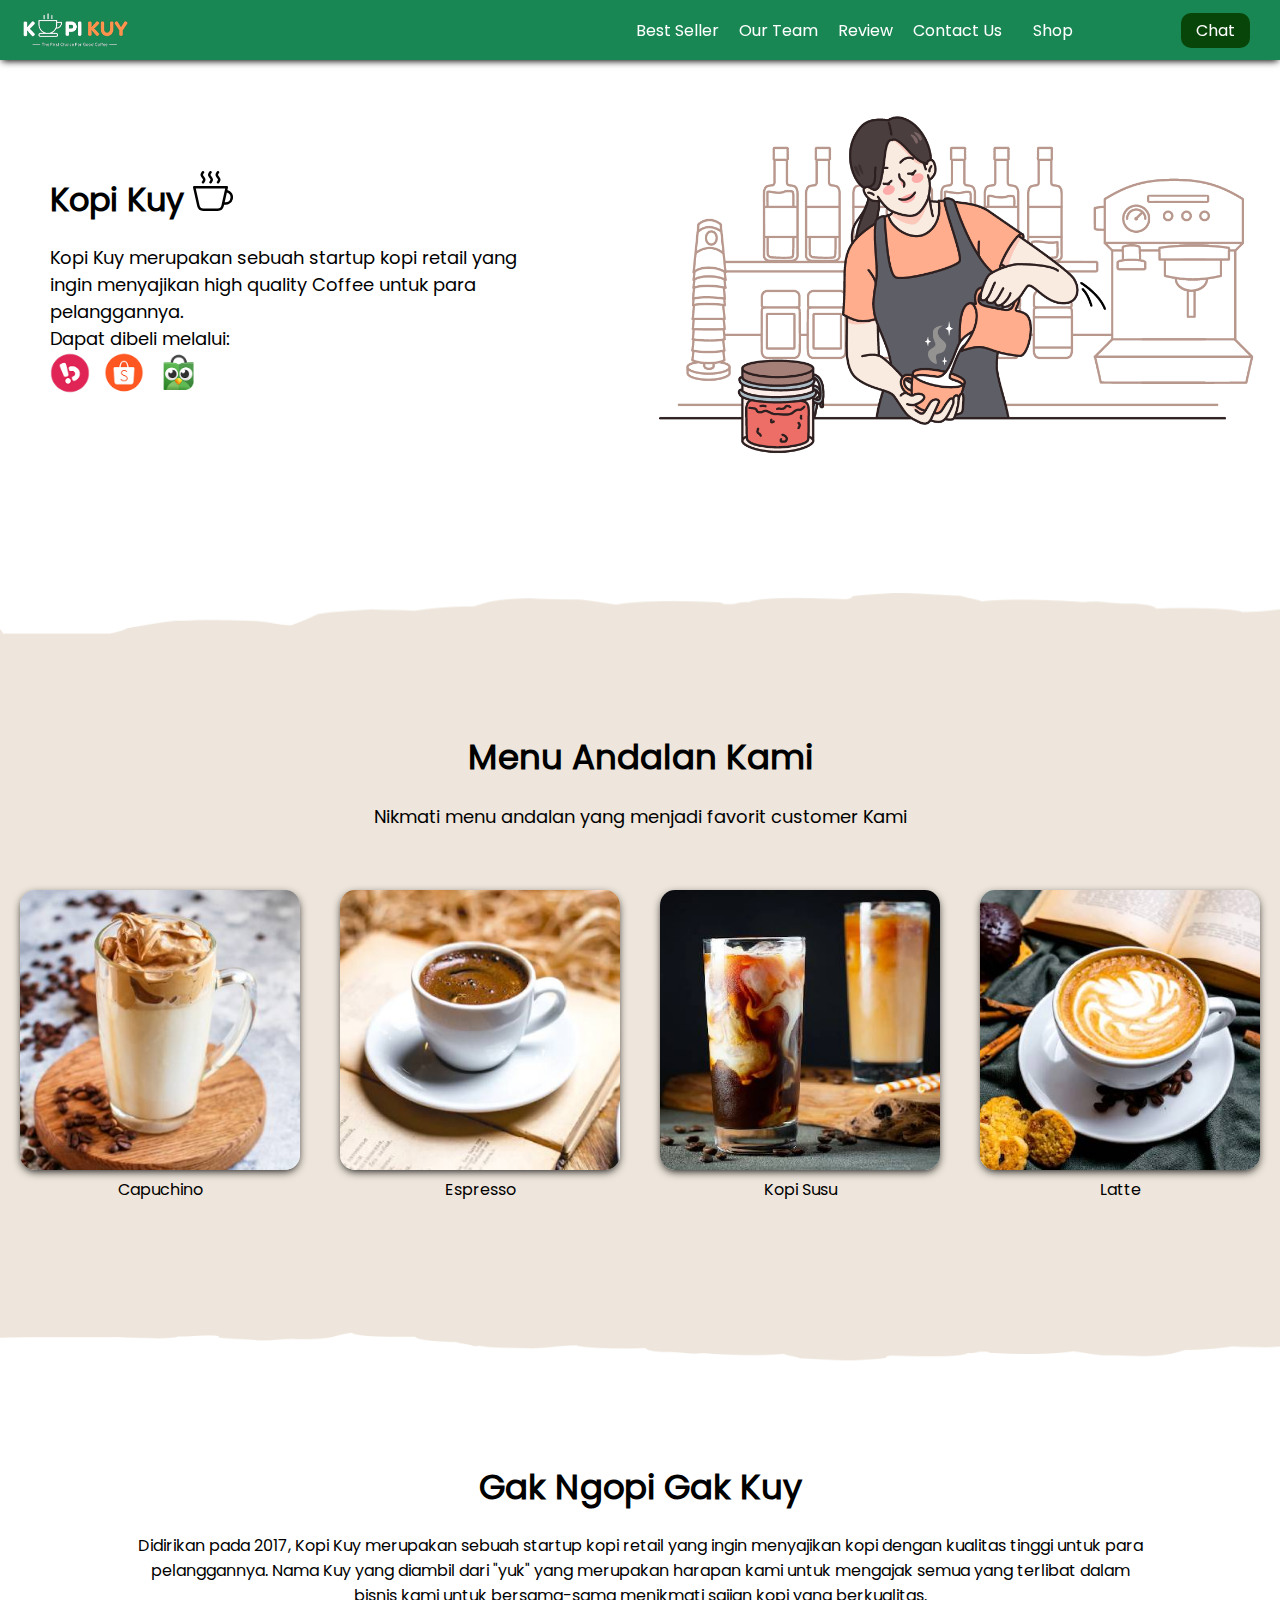
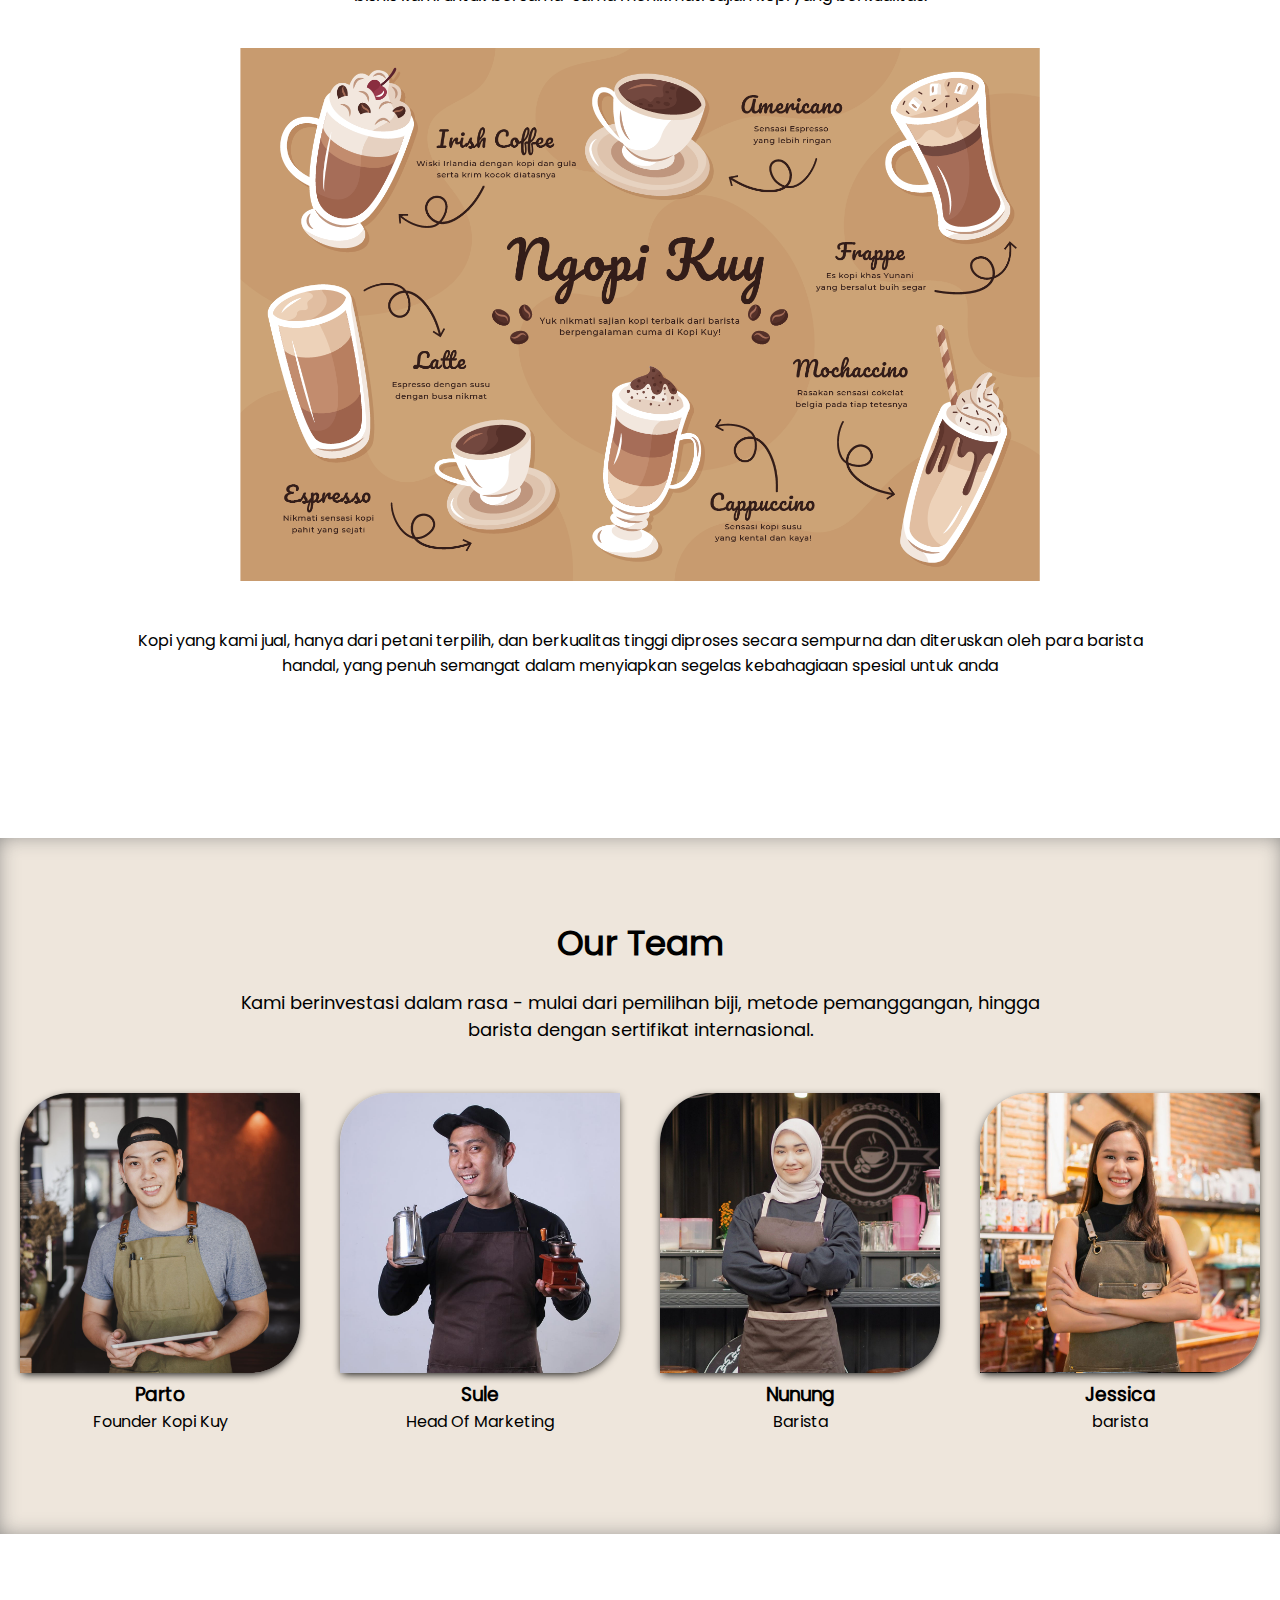
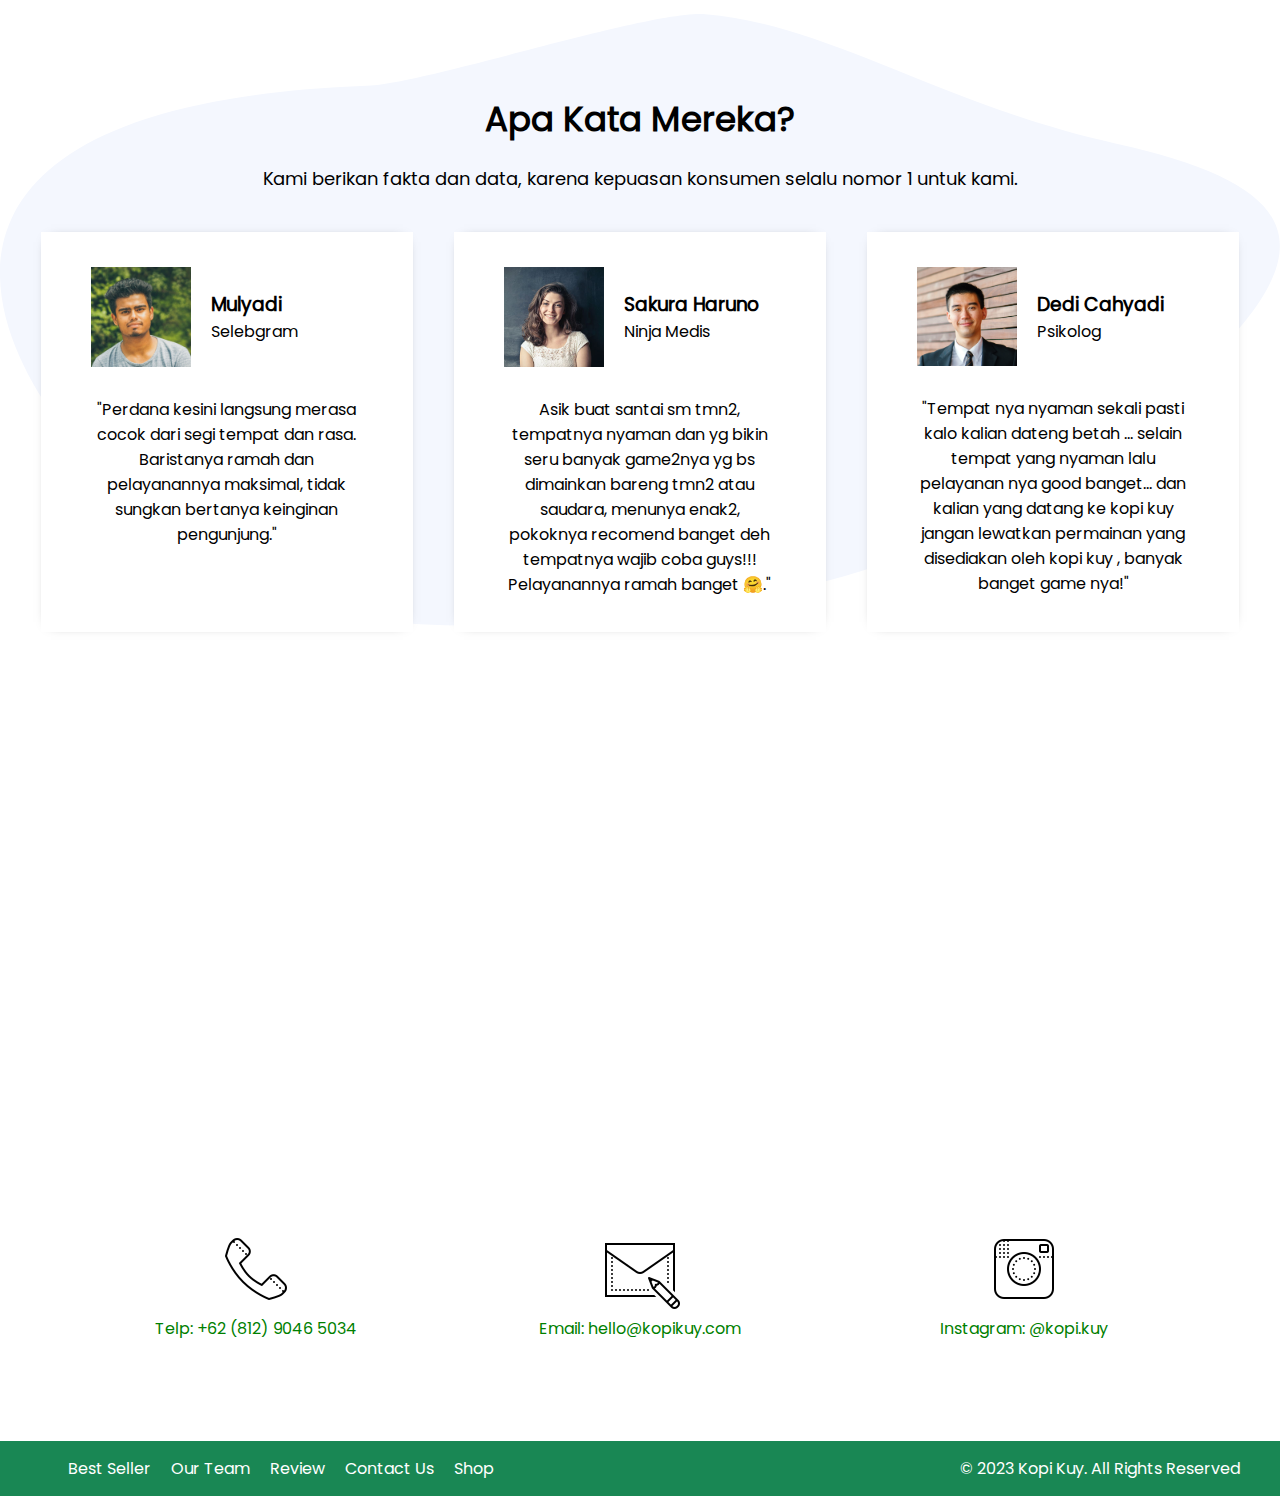
==== index.html @ 1caf154d "Add files via upload" ====
<!DOCTYPE html>
<html lang="id">

<head>
    <meta charset="UTF-8">
    <meta http-equiv="X-UA-Compatible" content="IE=edge">
    <meta name="viewport" content="width=device-width, initial-scale=1.0">
    <link rel="shortcut icon" href="images/favicon.ico" type="image/x-icon">
    <title>Website Kopi Kuy</title>
    <link rel="stylesheet" href="css/style.css">
</head>

<body>
    <nav>
        <div class="row">
            <img class="logo" src="images/logo/logo_kuy.png">
            <div class="navigasi">
                <a href="#best-seller">Best Seller</a>
                <a href="#our-team">Our Team</a>
                <a href="#review">Review</a>
                <a href="#contact-us">Contact Us</a>
            </div>
            <a class="shop" href="produk.html">Shop</a>
            <a class="chat" href="https://wa.me/nomor_hp_anda_pakai_62" target="_blank">Chat</a>
        </div>
    </nav>
    <!--Tulis Kode Di Bawah Sini-->
    <header>
        <div class="row">
            <div class="col-kiri">
                <h1 class="judul-header">
                    Kopi Kuy
                    <img src="images/icon/icon_kopi.svg" alt="">
                </h1>
                <p class="subjudul-header">
                    Kopi Kuy merupakan sebuah startup kopi retail yang ingin menyajikan 
                    high quality Coffee untuk para pelanggannya.
                </p>
                
                <p class="subjudul-header">
                    Dapat dibeli melalui:
                </p>
                <div class="olshop">
                    <img src="images/logo/logo_bukalapak.png" alt="">
                    <img src="images/logo/logo_shopee.png" alt="">
                    <img src="images/logo/logo_tokopedia.png" alt="">
                </div>
            </div>
            <img src="images/header/header1.png" alt="" class="col-kanan">
        </div> 
    </header>
    
    <section id="best-seller" class="best-seller">
        <h2 class="judul-best-seller">Menu Andalan Kami</h2>
        <p class="subjudul-best-seller">Nikmati menu andalan yang menjadi favorit customer Kami</p>
        <div class="row">
            <div class="col-produk">
                <img src="images/produk/product_capuchino.jpg" alt="">
                Capuchino
            </div>   
            <div class="col-produk">
                <img src="images/produk/product_espresso.jpg" alt="">
                Espresso
            </div>    
            <div class="col-produk">             
                <img src="images/produk/product_kopi_susu.jpg" alt="">
                Kopi Susu
            </div>    
            <div class="col-produk">     
                <img src="images/produk/product_latte.jpg" alt="">
                Latte
            </div>
        </div>
    </section>

    <section class="about-us" id="about-us">
        <h2 class="judul-best-seller">Gak Ngopi Gak Kuy</h2>
        <p class="tentang-about-us">
            Didirikan pada 2017, Kopi Kuy merupakan sebuah startup kopi retail 
            yang ingin menyajikan kopi dengan kualitas tinggi untuk para pelanggannya. 
            Nama Kuy yang diambil dari "yuk" yang merupakan harapan kami untuk mengajak semua 
            yang terlibat dalam bisnis kami untuk bersama-sama menikmati sajian kopi yang berkualitas.
        </p>
        <img src="images/aset_kopi_jumbo.png" alt="">
        <p class="penjelasan-about-us">
            Kopi yang kami jual, hanya dari petani terpilih, dan berkualitas tinggi diproses 
            secara sempurna dan diteruskan oleh para barista handal, yang penuh semangat 
            dalam menyiapkan segelas kebahagiaan spesial untuk anda
        </p>
    </section>

    <section class="our-team" id="our-team">
        <h2 class="judul-team">Our Team</h2>
        <p class="subjudul-team">Kami berinvestasi dalam rasa - mulai dari pemilihan biji, metode pemanggangan, 
        hingga barista dengan sertifikat internasional.</p>
        <div class="row">
            <div class="col-team">
                <img src="images/team/team1.jpg" alt="">
                <h3>Parto</h3>
                <p>Founder Kopi Kuy</p>
            </div>
            <div class="col-team">
                <img src="images/team/team2.jpg" alt="">
                <h3>Sule</h3>
                <p>Head Of Marketing</p>
            </div>
            <div class="col-team">
                <img src="images/team/team3.jpg" alt="">
                <h3>Nunung</h3>
                <p>Barista</p>
            </div>
            <div class="col-team">
                <img src="images/team/team4.jpg" alt="">
                <h3>Jessica</h3>
                <p>barista</p>
            </div>
        </div>
    </section>

    <section class="review" id="review">
        <h2 class="judul-review">Apa Kata Mereka?</h2>
        <p class="subjudul-review">Kami berikan fakta dan data, 
            karena kepuasan konsumen selalu nomor 1 untuk kami.</p>
        <div class="row">
            <div class="col-review">
                <div class="profile">
                    <img src="images/customer/customer1.jpg" alt="">
                    <div class="nama-profile">
                        <h3>Mulyadi</h3>
                        <p>Selebgram</p>
                    </div>
                </div>
                <p class="testimoni">"Perdana kesini langsung merasa cocok dari segi tempat dan rasa. 
                    Baristanya ramah dan pelayanannya maksimal, tidak sungkan bertanya keinginan pengunjung."</p>  
            </div>
            <div class="col-review">
                <div class="profile">
                    <img src="images/customer/customer2.jpg" alt="">
                    <div class="nama-profile">
                        <h3>Sakura Haruno</h3>
                        <p>Ninja Medis</p>
                    </div>
                </div>
                <p class="testimoni">Asik buat santai sm tmn2, tempatnya nyaman dan yg bikin seru banyak game2nya 
                    yg bs dimainkan bareng tmn2 atau saudara, menunya enak2, pokoknya recomend 
                    banget deh tempatnya wajib coba guys!!! Pelayanannya ramah banget 🤗."</p>
            </div>
            <div class="col-review">
                <div class="profile">
                    <img src="images/customer/customer3.jpg" alt="">
                    <div class="nama-profile">
                        <h3>Dedi Cahyadi</h3>
                        <p>Psikolog</p>
                    </div>
                </div>
                <p class="testimoni">"Tempat nya nyaman sekali pasti kalo kalian dateng betah ... 
                    selain tempat yang nyaman lalu pelayanan nya good banget... 
                    dan kalian yang datang ke kopi kuy jangan lewatkan permainan yang disediakan 
                    oleh kopi kuy , banyak banget game nya!"</p>
            </div>
    </section>

    <section class="contact-us" id="contact-us">
        <iframe src="https://www.google.com/maps/embed?pb=!1m14!1m8!1m3!1d7932.741866032694!2d106.668581!3d-6.214715!3m2!1i1024!2i768!4f13.1!3m3!1m2!1s0x2e69f9912c7f297b%3A0xe5a3a671dae861ab!2sKopi%20kuy!5e0!3m2!1sid!2sid!4v1680617229460!5m2!1sid!2sid"
        width="100%" height="300" style="border:0;" allowfullscreen="" loading="lazy"
        referrerpolicy="no-referrer-when-downgrade"></iframe>
        <div class="row">
            <div class="col-kontak">
                <img src="images/icon/icon_phone.png" alt="">
                <p>Telp: +62 (812) 9046 5034</p>
            </div>
            <div class="col-kontak">
                <img src="images/icon/icon_mail.png" alt="">
                <p>Email: hello@kopikuy.com</p>
            </div>
            <div class="col-kontak">
                <img src="images/icon/icon_instagram.png" alt="">
                <p>Instagram: @kopi.kuy</p>
            </div>
        </div>
    </section>

    <footer>
        <div class="row">
            <div class="navigasi">
                <a href="#best-seller">Best Seller</a>
                <a href="#our-team">Our Team</a>
                <a href="#review">Review</a>
                <a href="#contact-us">Contact Us</a>
                <a href="produk.html">Shop</a>
            </div>
            <p class="copyright">© 2023 Kopi Kuy. All Rights Reserved</p>
        </div>
    </footer>


        



    <!--Kode Selesai-->
</body>

</html>
---- css/style.css ----
/* Pengaturan Global */

/* Mendaftarkan font ke dalam CSS, dan memberi nama family */
@font-face {
   font-family: 'Poppins';
   src: url(../fonts/poppins.woff2);
}

* {
   box-sizing: border-box;
   margin: 0;
   padding: 0;
}

html {
   /* agar scroll ketika klik pada navigasi menjadi halus */
   scroll-behavior: smooth;
}

body {
   /* mendaftarkan semua teks pada body menjadi family Poppins */
   font-family: 'Poppins';
}

a {
   /* menghilangkan garis bawah pada link */
   text-decoration: none;

   /* menghilangkan warna bawaan pada link */
   color: unset;
}

h2 {
   /* mengatur ukuran huruf ke 34 pixel */
   font-size: 34px;
}

img {
   /* 
      mengatur agar semua elemen img memiliki panjang maksimal 100% agar
      tidak besar gambar tidak melebihi layar ataupun pembungkus
   */
   max-width: 100%;
}

/* Navigasi */

nav {
   /* background-color mengatur warna latar belakang */
   background-color: red;

   /* penulisan 2 background-color seperti ini akan mengabaikan penulisan sebelumnya */
   background-color: #198754;

   /* box-shadow membuat efek bayangan */
   box-shadow: 0 3px 7px -2px #000;

   /* width mengatur panjang elemen */
   width: 100%;
   padding-top: 10px;
   padding-bottom: 10px;

   /* position mengatur posisi elemen, static untuk biasa, fixed untuk efek menempel */
   position: fixed;

   /* Nilai z-index semakin besar, maka elemen akan semakin di depan */
   z-index: 500;
}

/* 
   PERHATIKAN bahwa dalam mengatur elemen, nama elemen langsung ditulis
   sedangkan untuk mengatur class, dibutuhkan tanda titik (.) terlebih dulu
   img {} berarti elemen dengan tag img, 
   sedangkan .img artinya elemen dengan kelas img   
*/

.row {
   /* 
      display: flex memiliki pengaturan yang dapat mengatur agar elemen
      di dalamnya memiliki ukuran yang fleksibel
   */
   display: flex;

   /* 
      align-items: center mengatur elemen di dalamnya rata tengah vertikal
   */
   align-items: center;

   /* 
      justify-content: center mengatur elemen di dalamnya rata tengah horizontal
   */
   justify-content: center;

   /* 
      flex-wrap: wrap mengatur agar jika panjang elemen berlebih, maka elemen
      akan otomatis diletakan di baris baru
   */
   flex-wrap: wrap;
}

section {
   /* text-align mengatur rata tulisan, bisa bernilai: left, right, center, justify */
   text-align: center;
}

.logo {
   /* height mengatur tinggi elemen */
   height: 40px;
   margin-left: 20px;
}

.navigasi {
   margin-left: auto;
   margin-right: 15px;
}

.navigasi a,
.shop {
   color: #fff;
   padding-left: 8px;
   padding-right: 8px;
}

.shop {
   margin-right: 100px;
}

.chat {
   margin-right: 30px;
   background-color: rgb(8, 69, 8);
   color: #fff;
   padding-top: 5px;
   padding-right: 15px;
   padding-bottom: 5px;
   padding-left: 15px;
   border-radius: 10px;
}


/* HEADER */


header,
section {
   /*
    padding mengatur jarak ke dalam
    pada padding dan margin ditambahkan top / right / bottom / top 
    untuk mengatur jarak masing-masing 
   */
   padding-top: 80px;
   padding-bottom: 80px;

   /* margin mengatur jarak ke luar */
   margin-bottom: 80px;
}

/* penulisan CSS dapat digabung dengan beberapa elemen */
.col-kiri,
.col-kanan {
   /* width mengatur panjang elemen. 50% artinya setengah ukuran pembungkus */
   width: 50%;
}

.col-kiri {
   padding-left: 50px;
   padding-right: 120px;
}

.judul-header {
   margin-bottom: 20px;
}

.subjudul-header {
   /* font-size digunakan untuk mengatur ukuran huruf */
   font-size: 18px;
}

.dapat-dibeli {
   margin-top: 50px;
   margin-bottom: 20px;
   font-size: 14px;
}

.olshop img {
   width: 40px;

   /* height digunakan untuk mengatur tinggi elemen */
   height: auto;
   margin-right: 10px;
}

/* Best Seller */

.best-seller {
   position: relative;

   /* background-color mengatur warna latar belakang elemen */
   background-color: #EEE6DC;
}

/* 
terkait position, after, dan before memerlukan pemahaman mendalam
terkait layout pada CSS untuk dapat memahami secara penuh 
*/

.best-seller::before,
.best-seller::after {
   position: absolute;
   content: "";
   width: 100%;
   height: 76px;

   /* background-image untuk menambahkan gambar sebagai background */
   background-image: url(../images/garis-atas.png);

   /*background-size agar gambar latar menyesuaikan tinggi / panjang elemen */
   background-size: cover;

   top: -60px;
   left: 0;
}

.best-seller::after {
   height: 60px;
   background-image: url(../images/garis-bawah.png);
   top: unset;
   bottom: -60px;
}

.judul-best-seller {
   margin-bottom: 20px;
}

.subjudul-best-seller {
   font-size: 18px;
   margin-bottom: 40px;
}

.col-produk {
   /* 
      Penulisan padding dan margin seperti padding:20px ini penulisan singkat 
      yang berarti top, right, bottom, left nilainya sama, yaitu 20px 
   */
   padding: 20px;
   width: 25%;
}

.col-produk img {
   /* transition membuat animasi transisi dari perubahan style, 0.3s berarti 0.3 detik */
   transition: all 0.3s ease;

   /* border-radius  Membuat sudut membulat */
   border-radius: 15px;

   /* box-shadow membuat efek bayangan */
   box-shadow: 0 3px 10px -2px #000;
}

/* :hover akan dijalankan saat mouse ada di atas elemen */
.col-produk img:hover {

   /* membuat transformasi, bisa berupa scale(1.05), rotate(180deg), translateY(-50px), dsb */
   transform: scale(0.9);
   border-radius: 50%;
}

.nama-produk {
   margin-top: 15px;
   font-weight: bold;
}

/* About US */

.about-us {
   /* max-width: 80%; mengatur panjang maksimal elemen tidak boleh melebihi 80% layar */
   max-width: 80%;

   /* margin-left dan margin-right auto akan membuat posisi elemen berada di tengah */
   margin-left: auto;
   margin-right: auto;
}

.judul-about-us {
   margin-bottom: 30px;
}

/* 
   penulisan .about-us img {} berarti mengatur elemen img 
   yang ada di dalam elemen dengan kelas about-us 
   harap perhatikan .about-us dan image dipisahkan spasi
   penulisan class diawali titik (.) penulisan elemen tidak
*/
.about-us img {
   /* 
      Penulisan width: 800px dan max-width: 100% mengatur agar
      elemen memiliki panjang 800px namun tidak boleh melebihi 100% ukuran layar
   */
   width: 800px;
   max-width: 100%;
}

.tentang-about-us {
   margin-bottom: 40px;
}

.penjelasan-about-us {
   margin-top: 40px;
}

/* OUR TEAM */

.our-team {
   background-color: #EEE6DC;
   box-shadow: inset 0px 0px 23px -6px #707070;
}

.judul-team {
   margin-bottom: 20px;
}

.subjudul-team {
   margin-bottom: 30px;
   font-size: 18px;
   width: 800px;
   max-width: 90%;
   margin-left: auto;
   margin-right: auto;
}

.col-team {
   width: 25%;
   padding: 20px;
}

.col-team img {
   box-shadow: 0 3px 10px -2px #000;
   border-radius: 50px 0px 50px 0px;
}

/* REVIEW */

.review {
   background-image: url(../images/bg-review.svg);
   /* 
      background-size: contain;
      membuat gambar latar belakang tidak terpotong
   */
   background-size: contain;

   /* 
      background-repeat: no-repeat;
      membuat gambar latar belakang tidak diulang (duplikat)
   */
   background-repeat: no-repeat;
   padding-left: 20px;
   padding-right: 20px;
}

.judul-review {
   margin-bottom: 20px;
}

.subjudul-review {
   margin-bottom: 40px;
   font-size: 18px;
}

.review .row {
   justify-content: space-around;
   /* align-items: stretch; membuat tinggi elemen di dalam .review .row seragam */
   align-items: stretch;
}

.col-review {
   width: 30%;
   padding: 35px 50px;
   box-shadow: 0px 0px 12px -10px #000;
   background-color: #fff;
}

.profile {
   display: flex;
   margin-bottom: 30px;
   align-items: center;
}

/* mengatur elemen img yang ada di dalam class(.) profile */
.profile img {
   width: 100px;
   margin-right: 20px;
}

.profile .nama-profile {
   text-align: left;
}

/* CONTACT US */
.contact-us {
   margin-bottom: 20px;
}

.col-kontak {
   width: 30%;
   margin-top: 50px;
   /* color mengatur warna tulisan */
   color: green;
}

/* FOOTER */

footer {
   background-color: #198754;
   padding-top: 15px;
   padding-bottom: 15px;
   color: #fff;
   padding-right: 40px;
   padding-left: 40px;
}

footer .navigasi {
   margin-left: 20px;
   margin-right: auto;
}

@media (max-width : 700px) {

   .navigasi {
      display: none;
      background-color: #875619;
   }
   .logo {
      margin-right: auto;
   }
   .shop {
      margin-right: 20px;
   }
   .col-kiri {
      padding-left: 20px;
      padding-right: 20px;
      text-align: center;
      padding-top: 40px;
   }
   .col-kiri,.col-kanan {
      width: 100%;
   }
   .col-produk,.col-team {
      width: 50%;
   }
   .col-review {
      width: 100%;
      margin-bottom: 40px
   }
   .col-kontak {
      width: 50%;
   }

}
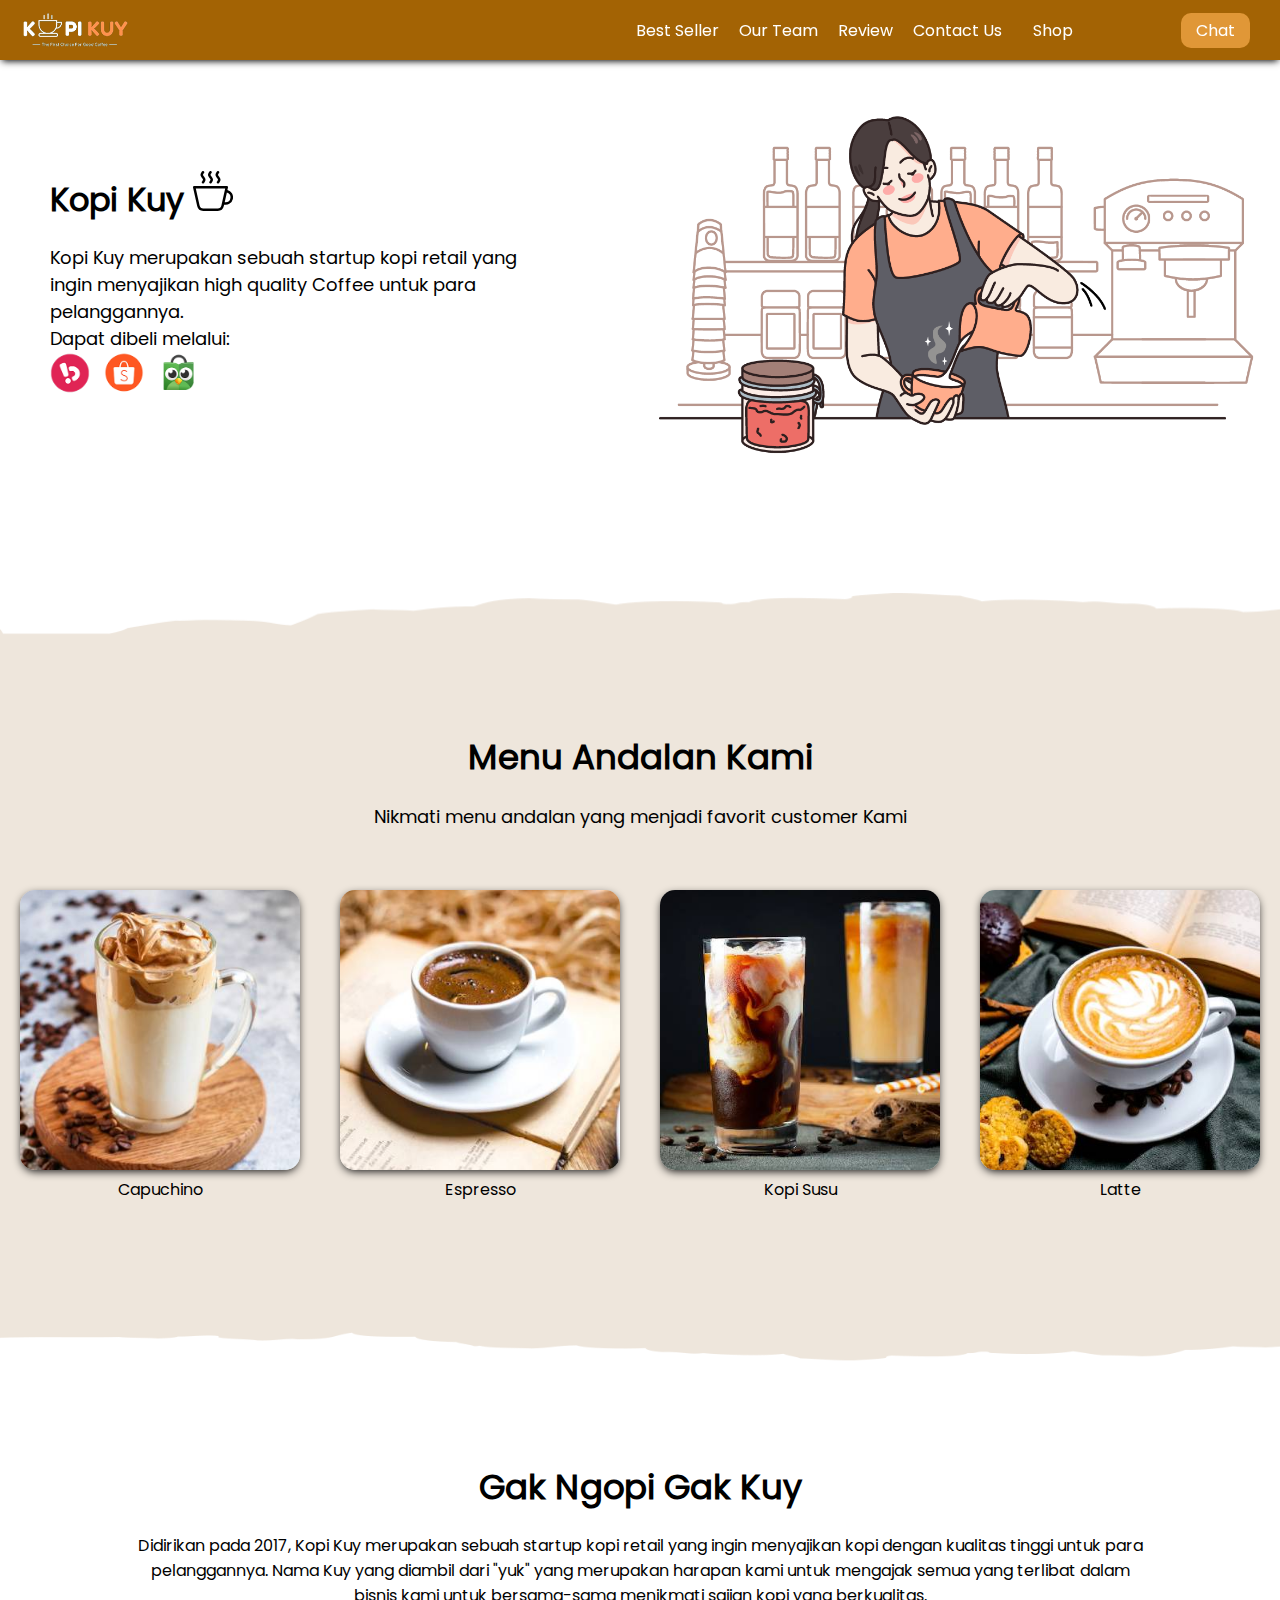
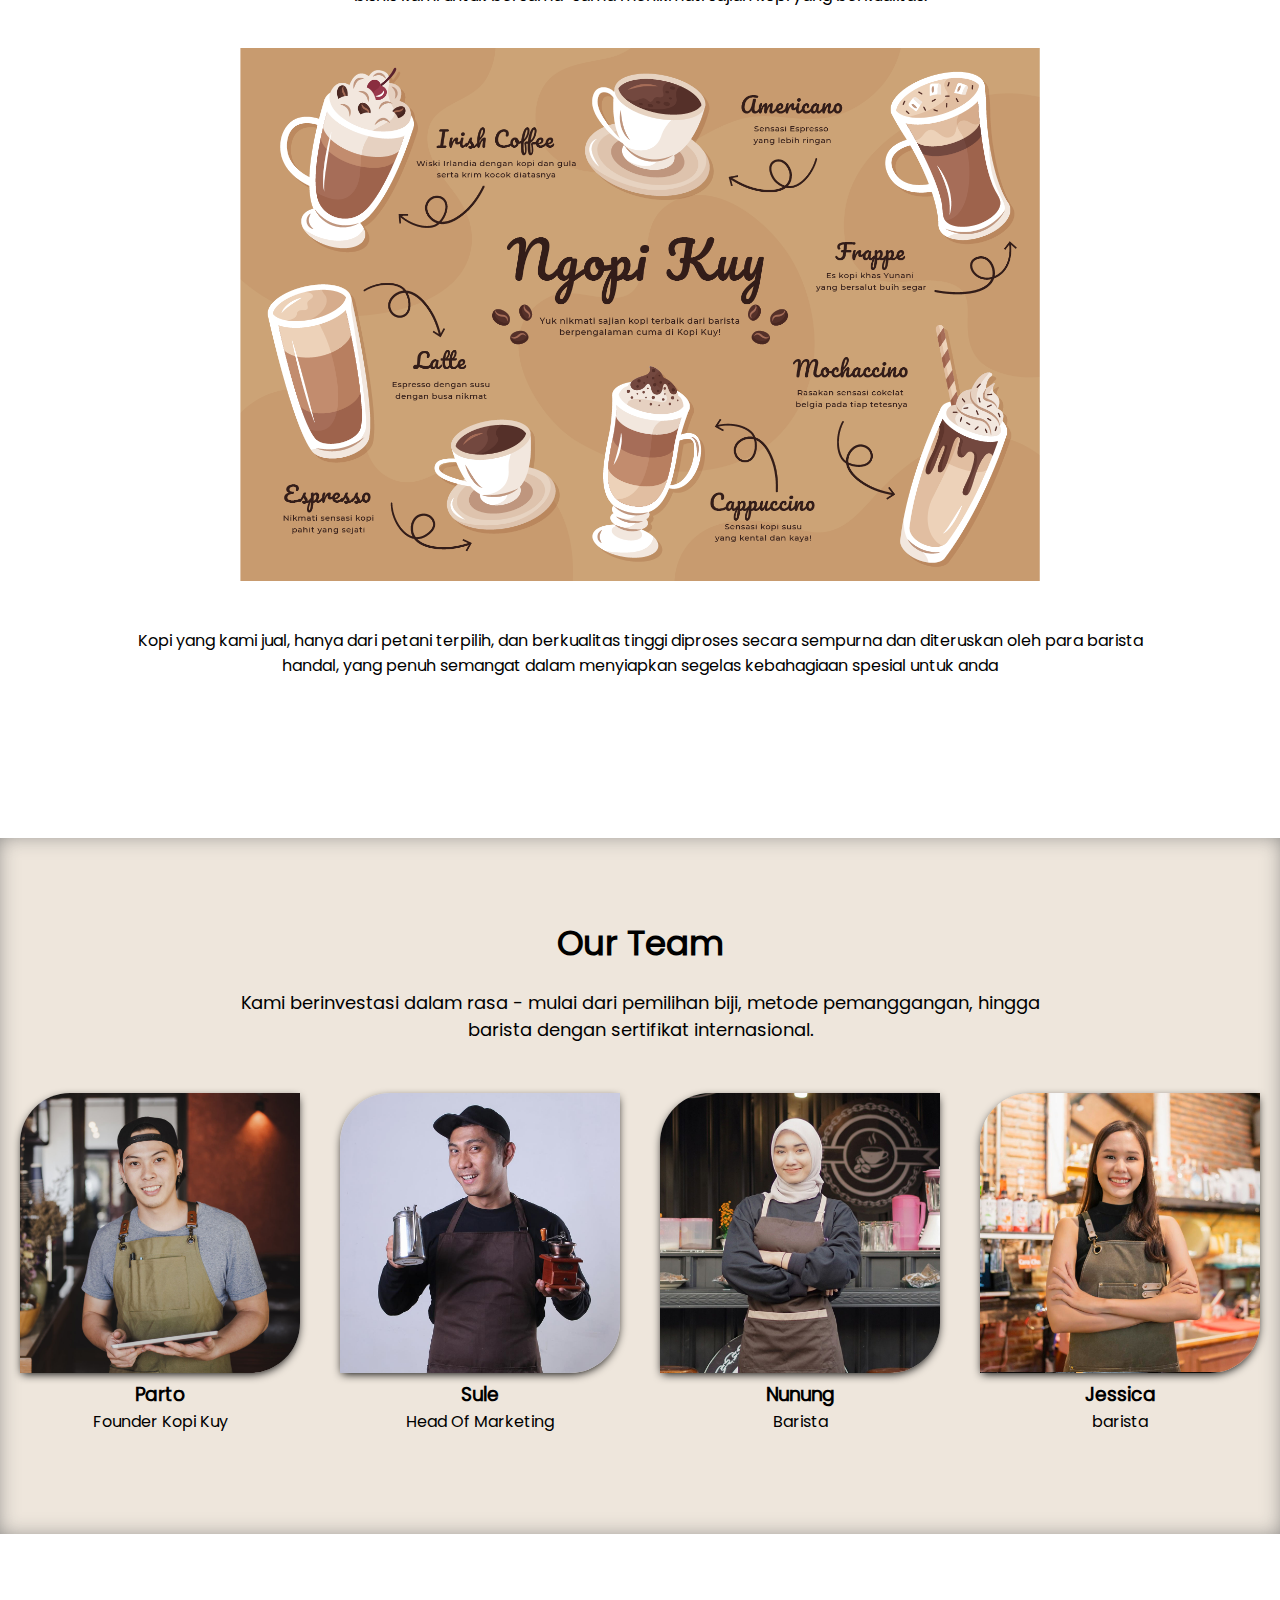
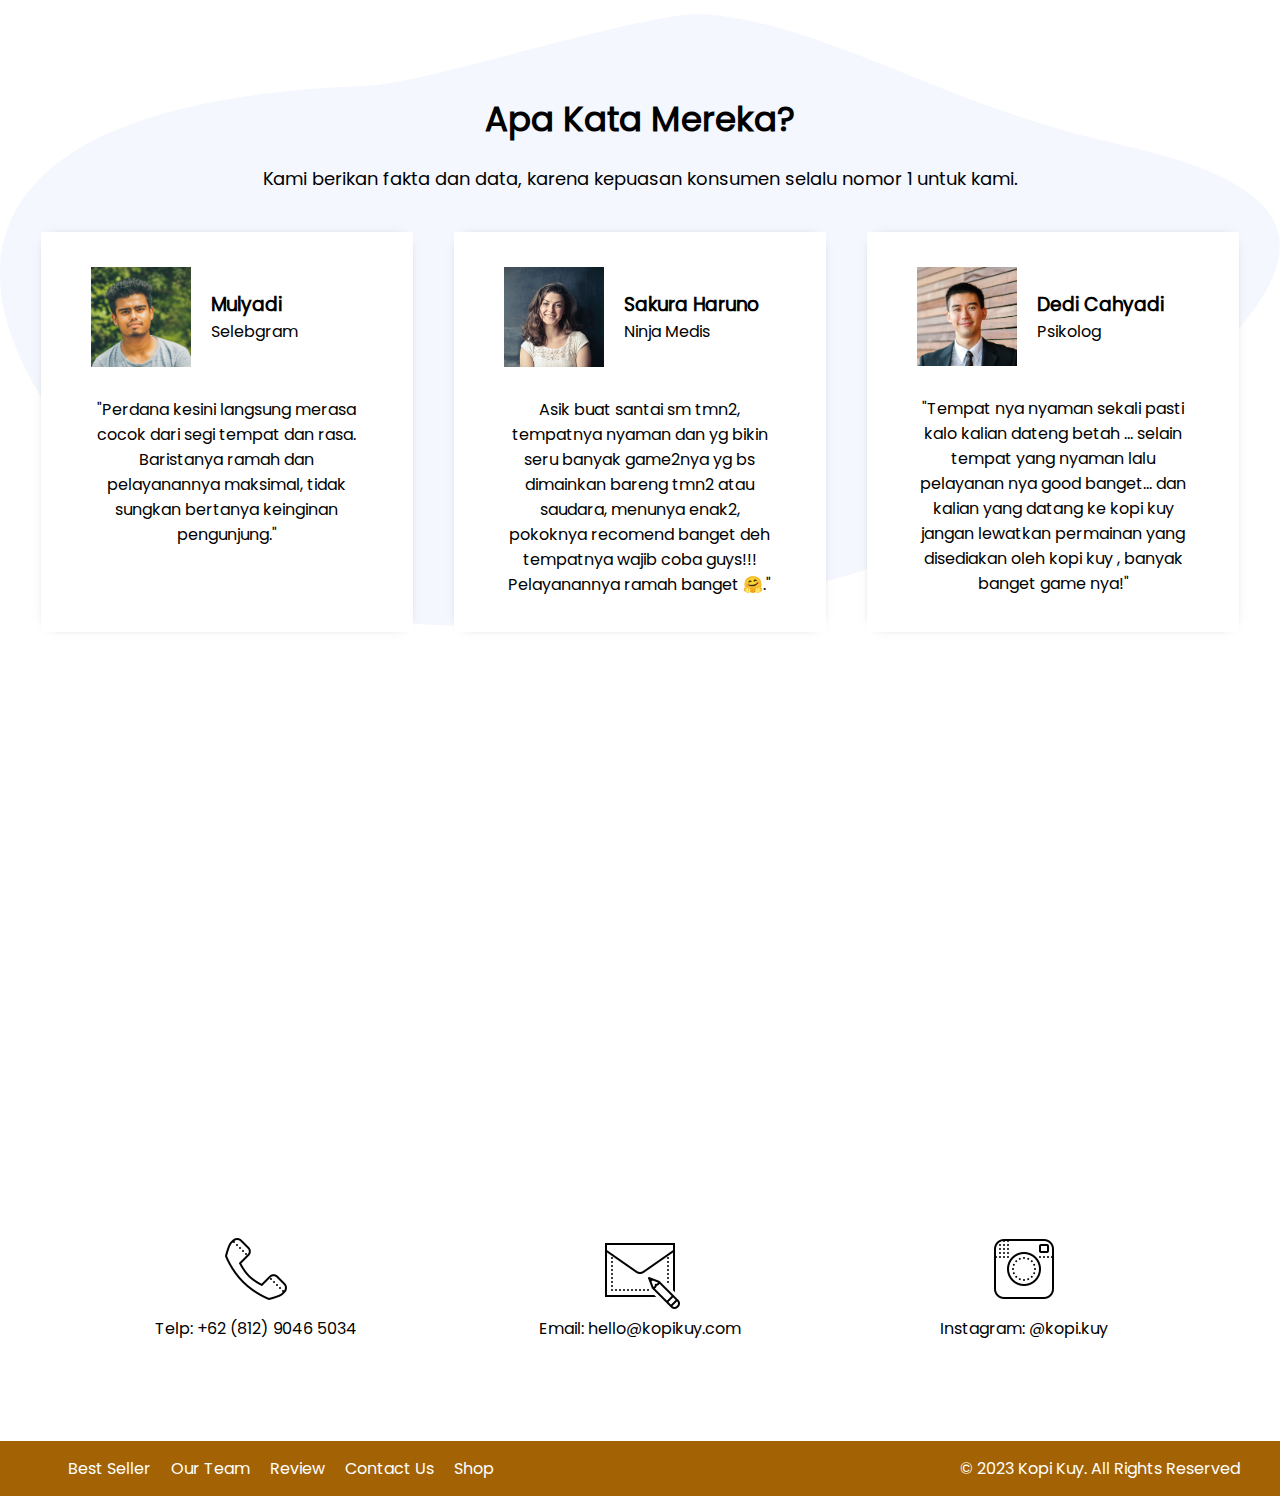
==== commit c41fb945: "index berubah" ====
--- a/index.html
+++ b/index.html
@@ -33,10 +33,10 @@
                     <img src="images/icon/icon_kopi.svg" alt="">
                 </h1>
                 <p class="subjudul-header">
-                    Kopi Kuy merupakan sebuah startup kopi retail yang ingin menyajikan 
+                    Kopi Kuy merupakan sebuah startup kopi retail yang ingin menyajikan
                     high quality Coffee untuk para pelanggannya.
                 </p>
-                
+
                 <p class="subjudul-header">
                     Dapat dibeli melalui:
                 </p>
@@ -47,9 +47,9 @@
                 </div>
             </div>
             <img src="images/header/header1.png" alt="" class="col-kanan">
-        </div> 
+        </div>
     </header>
-    
+
     <section id="best-seller" class="best-seller">
         <h2 class="judul-best-seller">Menu Andalan Kami</h2>
         <p class="subjudul-best-seller">Nikmati menu andalan yang menjadi favorit customer Kami</p>
@@ -57,16 +57,16 @@
             <div class="col-produk">
                 <img src="images/produk/product_capuchino.jpg" alt="">
                 Capuchino
-            </div>   
+            </div>
             <div class="col-produk">
                 <img src="images/produk/product_espresso.jpg" alt="">
                 Espresso
-            </div>    
-            <div class="col-produk">             
+            </div>
+            <div class="col-produk">
                 <img src="images/produk/product_kopi_susu.jpg" alt="">
                 Kopi Susu
-            </div>    
-            <div class="col-produk">     
+            </div>
+            <div class="col-produk">
                 <img src="images/produk/product_latte.jpg" alt="">
                 Latte
             </div>
@@ -76,23 +76,23 @@
     <section class="about-us" id="about-us">
         <h2 class="judul-best-seller">Gak Ngopi Gak Kuy</h2>
         <p class="tentang-about-us">
-            Didirikan pada 2017, Kopi Kuy merupakan sebuah startup kopi retail 
-            yang ingin menyajikan kopi dengan kualitas tinggi untuk para pelanggannya. 
-            Nama Kuy yang diambil dari "yuk" yang merupakan harapan kami untuk mengajak semua 
+            Didirikan pada 2017, Kopi Kuy merupakan sebuah startup kopi retail
+            yang ingin menyajikan kopi dengan kualitas tinggi untuk para pelanggannya.
+            Nama Kuy yang diambil dari "yuk" yang merupakan harapan kami untuk mengajak semua
             yang terlibat dalam bisnis kami untuk bersama-sama menikmati sajian kopi yang berkualitas.
         </p>
         <img src="images/aset_kopi_jumbo.png" alt="">
         <p class="penjelasan-about-us">
-            Kopi yang kami jual, hanya dari petani terpilih, dan berkualitas tinggi diproses 
-            secara sempurna dan diteruskan oleh para barista handal, yang penuh semangat 
+            Kopi yang kami jual, hanya dari petani terpilih, dan berkualitas tinggi diproses
+            secara sempurna dan diteruskan oleh para barista handal, yang penuh semangat
             dalam menyiapkan segelas kebahagiaan spesial untuk anda
         </p>
     </section>
 
     <section class="our-team" id="our-team">
         <h2 class="judul-team">Our Team</h2>
-        <p class="subjudul-team">Kami berinvestasi dalam rasa - mulai dari pemilihan biji, metode pemanggangan, 
-        hingga barista dengan sertifikat internasional.</p>
+        <p class="subjudul-team">Kami berinvestasi dalam rasa - mulai dari pemilihan biji, metode pemanggangan,
+            hingga barista dengan sertifikat internasional.</p>
         <div class="row">
             <div class="col-team">
                 <img src="images/team/team1.jpg" alt="">
@@ -119,7 +119,7 @@
 
     <section class="review" id="review">
         <h2 class="judul-review">Apa Kata Mereka?</h2>
-        <p class="subjudul-review">Kami berikan fakta dan data, 
+        <p class="subjudul-review">Kami berikan fakta dan data,
             karena kepuasan konsumen selalu nomor 1 untuk kami.</p>
         <div class="row">
             <div class="col-review">
@@ -130,8 +130,8 @@
                         <p>Selebgram</p>
                     </div>
                 </div>
-                <p class="testimoni">"Perdana kesini langsung merasa cocok dari segi tempat dan rasa. 
-                    Baristanya ramah dan pelayanannya maksimal, tidak sungkan bertanya keinginan pengunjung."</p>  
+                <p class="testimoni">"Perdana kesini langsung merasa cocok dari segi tempat dan rasa.
+                    Baristanya ramah dan pelayanannya maksimal, tidak sungkan bertanya keinginan pengunjung."</p>
             </div>
             <div class="col-review">
                 <div class="profile">
@@ -141,8 +141,8 @@
                         <p>Ninja Medis</p>
                     </div>
                 </div>
-                <p class="testimoni">Asik buat santai sm tmn2, tempatnya nyaman dan yg bikin seru banyak game2nya 
-                    yg bs dimainkan bareng tmn2 atau saudara, menunya enak2, pokoknya recomend 
+                <p class="testimoni">Asik buat santai sm tmn2, tempatnya nyaman dan yg bikin seru banyak game2nya
+                    yg bs dimainkan bareng tmn2 atau saudara, menunya enak2, pokoknya recomend
                     banget deh tempatnya wajib coba guys!!! Pelayanannya ramah banget 🤗."</p>
             </div>
             <div class="col-review">
@@ -153,17 +153,18 @@
                         <p>Psikolog</p>
                     </div>
                 </div>
-                <p class="testimoni">"Tempat nya nyaman sekali pasti kalo kalian dateng betah ... 
-                    selain tempat yang nyaman lalu pelayanan nya good banget... 
-                    dan kalian yang datang ke kopi kuy jangan lewatkan permainan yang disediakan 
+                <p class="testimoni">"Tempat nya nyaman sekali pasti kalo kalian dateng betah ...
+                    selain tempat yang nyaman lalu pelayanan nya good banget...
+                    dan kalian yang datang ke kopi kuy jangan lewatkan permainan yang disediakan
                     oleh kopi kuy , banyak banget game nya!"</p>
             </div>
     </section>
 
     <section class="contact-us" id="contact-us">
-        <iframe src="https://www.google.com/maps/embed?pb=!1m14!1m8!1m3!1d7932.741866032694!2d106.668581!3d-6.214715!3m2!1i1024!2i768!4f13.1!3m3!1m2!1s0x2e69f9912c7f297b%3A0xe5a3a671dae861ab!2sKopi%20kuy!5e0!3m2!1sid!2sid!4v1680617229460!5m2!1sid!2sid"
-        width="100%" height="300" style="border:0;" allowfullscreen="" loading="lazy"
-        referrerpolicy="no-referrer-when-downgrade"></iframe>
+        <iframe
+            src="https://www.google.com/maps/embed?pb=!1m14!1m8!1m3!1d7932.741866032694!2d106.668581!3d-6.214715!3m2!1i1024!2i768!4f13.1!3m3!1m2!1s0x2e69f9912c7f297b%3A0xe5a3a671dae861ab!2sKopi%20kuy!5e0!3m2!1sid!2sid!4v1680617229460!5m2!1sid!2sid"
+            width="100%" height="300" style="border:0;" allowfullscreen="" loading="lazy"
+            referrerpolicy="no-referrer-when-downgrade"></iframe>
         <div class="row">
             <div class="col-kontak">
                 <img src="images/icon/icon_phone.png" alt="">
@@ -194,7 +195,7 @@
     </footer>
 
 
-        
+
 
 
 
--- a/css/style.css
+++ b/css/style.css
@@ -50,7 +50,7 @@
    background-color: red;
 
    /* penulisan 2 background-color seperti ini akan mengabaikan penulisan sebelumnya */
-   background-color: #198754;
+   background-color: #a36304;
 
    /* box-shadow membuat efek bayangan */
    box-shadow: 0 3px 7px -2px #000;
@@ -127,7 +127,7 @@
 
 .chat {
    margin-right: 30px;
-   background-color: rgb(8, 69, 8);
+   background-color: rgb(224, 151, 55);
    color: #fff;
    padding-top: 5px;
    padding-right: 15px;
@@ -403,13 +403,13 @@
    width: 30%;
    margin-top: 50px;
    /* color mengatur warna tulisan */
-   color: green;
+   color: g#a36304;
 }
 
 /* FOOTER */
 
 footer {
-   background-color: #198754;
+   background-color: #a36304;
    padding-top: 15px;
    padding-bottom: 15px;
    color: #fff;
@@ -426,7 +426,7 @@
 
    .navigasi {
       display: none;
-      background-color: #875619;
+      background-color: #a36304;
    }
    .logo {
       margin-right: auto;
